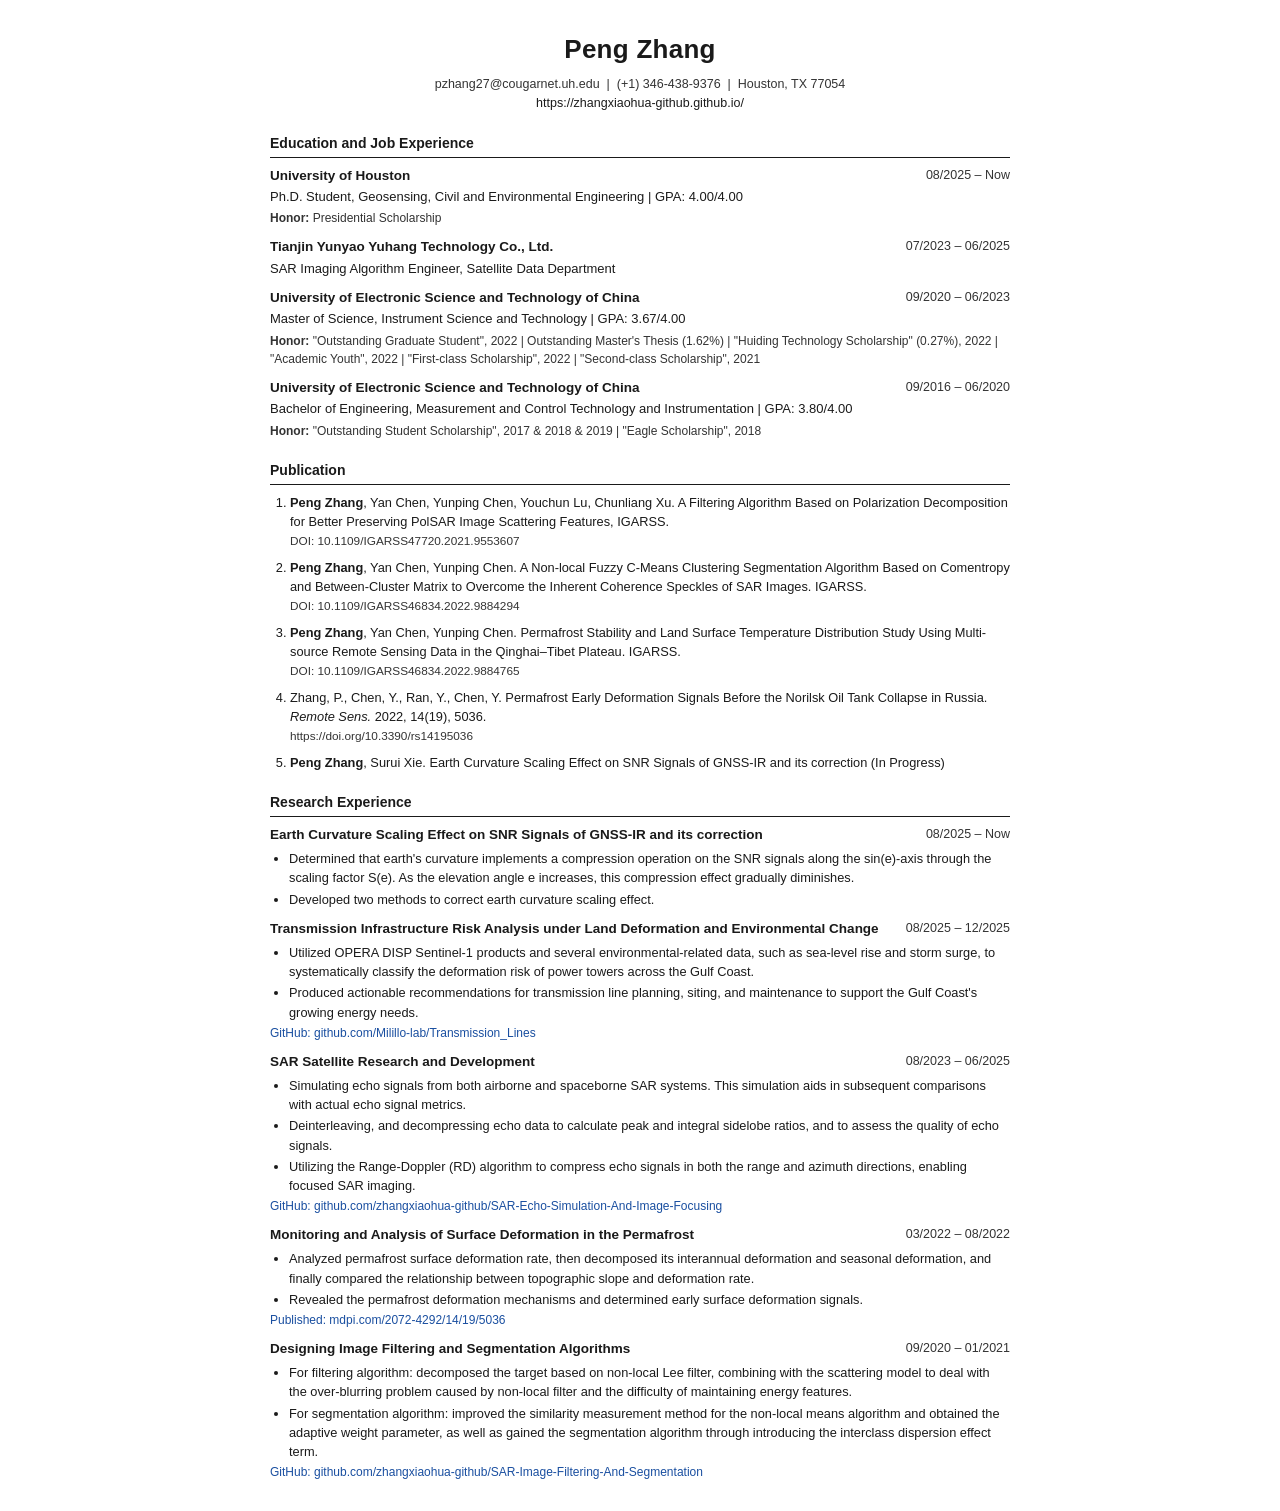
==== assets/pdf/Resume_Peng_Zhang.html @ ddb6455f "Replace Hugo site with new static academic homepage Youthful-but-scholarly redesign built as plain H" ====
<!DOCTYPE html>
<html lang="en">
<head>
<meta charset="UTF-8">
<title>Peng Zhang — Résumé</title>
<style>
  @page { size: Letter; margin: 0.55in 0.6in; }
  * { box-sizing: border-box; }
  body {
    font-family: "Calibri", "Segoe UI", Arial, sans-serif;
    max-width: 780px;
    margin: 30px auto;
    padding: 0 20px;
    color: #1a1a1a;
    font-size: 13.5px;
    line-height: 1.5;
  }
  h1.name {
    text-align: center;
    font-size: 26px;
    font-weight: 700;
    letter-spacing: 0.01em;
    margin: 0 0 6px;
  }
  .contact {
    text-align: center;
    font-size: 12.5px;
    margin-bottom: 16px;
    color: #333;
  }
  .contact a { color: #1a1a1a; text-decoration: none; }

  h2.section {
    font-size: 14px;
    font-weight: 700;
    text-transform: none;
    border-bottom: 1.4px solid #1a1a1a;
    padding-bottom: 3px;
    margin: 20px 0 8px;
  }

  .entry { margin-bottom: 10px; break-inside: avoid; }
  .entry-head {
    display: flex;
    justify-content: space-between;
    gap: 12px;
    font-weight: 700;
    font-size: 13.5px;
  }
  .entry-head .when { font-weight: 400; font-size: 12.5px; white-space: nowrap; color: #333; }
  .entry-sub { font-size: 13px; margin: 1px 0 3px; }
  .honor { font-size: 12px; color: #333; }
  .honor b { font-weight: 700; }

  ul.bullets { margin: 4px 0 2px; padding-left: 19px; }
  ul.bullets li { margin-bottom: 2px; font-size: 12.8px; }

  .link-line { font-size: 12px; color: #1a4fa0; margin-top: 1px; }
  .link-line a { color: inherit; }

  ol.pub-list { padding-left: 20px; margin: 6px 0; }
  ol.pub-list li { margin-bottom: 7px; font-size: 12.8px; }
  .doi { font-size: 11.8px; color: #333; }

  @media print {
    body { margin: 0; }
    a { color: inherit !important; text-decoration: none !important; }
  }
</style>
</head>
<body>

<h1 class="name">Peng Zhang</h1>
<div class="contact">
  pzhang27@cougarnet.uh.edu &nbsp;|&nbsp; (+1) 346-438-9376 &nbsp;|&nbsp; Houston, TX 77054<br>
  <a href="https://zhangxiaohua-github.github.io/">https://zhangxiaohua-github.github.io/</a>
</div>

<h2 class="section">Education and Job Experience</h2>

<div class="entry">
  <div class="entry-head"><span>University of Houston</span><span class="when">08/2025 – Now</span></div>
  <div class="entry-sub">Ph.D. Student, Geosensing, Civil and Environmental Engineering | GPA: 4.00/4.00</div>
  <div class="honor"><b>Honor:</b> Presidential Scholarship</div>
</div>

<div class="entry">
  <div class="entry-head"><span>Tianjin Yunyao Yuhang Technology Co., Ltd.</span><span class="when">07/2023 – 06/2025</span></div>
  <div class="entry-sub">SAR Imaging Algorithm Engineer, Satellite Data Department</div>
</div>

<div class="entry">
  <div class="entry-head"><span>University of Electronic Science and Technology of China</span><span class="when">09/2020 – 06/2023</span></div>
  <div class="entry-sub">Master of Science, Instrument Science and Technology | GPA: 3.67/4.00</div>
  <div class="honor"><b>Honor:</b> "Outstanding Graduate Student", 2022 | Outstanding Master's Thesis (1.62%) | "Huiding Technology Scholarship" (0.27%), 2022 | "Academic Youth", 2022 | "First-class Scholarship", 2022 | "Second-class Scholarship", 2021</div>
</div>

<div class="entry">
  <div class="entry-head"><span>University of Electronic Science and Technology of China</span><span class="when">09/2016 – 06/2020</span></div>
  <div class="entry-sub">Bachelor of Engineering, Measurement and Control Technology and Instrumentation | GPA: 3.80/4.00</div>
  <div class="honor"><b>Honor:</b> "Outstanding Student Scholarship", 2017 &amp; 2018 &amp; 2019 | "Eagle Scholarship", 2018</div>
</div>

<h2 class="section">Publication</h2>
<ol class="pub-list">
  <li><b>Peng Zhang</b>, Yan Chen, Yunping Chen, Youchun Lu, Chunliang Xu. A Filtering Algorithm Based on Polarization Decomposition for Better Preserving PolSAR Image Scattering Features, IGARSS.<br><span class="doi">DOI: 10.1109/IGARSS47720.2021.9553607</span></li>
  <li><b>Peng Zhang</b>, Yan Chen, Yunping Chen. A Non-local Fuzzy C-Means Clustering Segmentation Algorithm Based on Comentropy and Between-Cluster Matrix to Overcome the Inherent Coherence Speckles of SAR Images. IGARSS.<br><span class="doi">DOI: 10.1109/IGARSS46834.2022.9884294</span></li>
  <li><b>Peng Zhang</b>, Yan Chen, Yunping Chen. Permafrost Stability and Land Surface Temperature Distribution Study Using Multi-source Remote Sensing Data in the Qinghai–Tibet Plateau. IGARSS.<br><span class="doi">DOI: 10.1109/IGARSS46834.2022.9884765</span></li>
  <li>Zhang, P., Chen, Y., Ran, Y., Chen, Y. Permafrost Early Deformation Signals Before the Norilsk Oil Tank Collapse in Russia. <i>Remote Sens.</i> 2022, 14(19), 5036.<br><span class="doi">https://doi.org/10.3390/rs14195036</span></li>
  <li><b>Peng Zhang</b>, Surui Xie. Earth Curvature Scaling Effect on SNR Signals of GNSS-IR and its correction (In Progress)</li>
</ol>

<h2 class="section">Research Experience</h2>

<div class="entry">
  <div class="entry-head"><span>Earth Curvature Scaling Effect on SNR Signals of GNSS-IR and its correction</span><span class="when">08/2025 – Now</span></div>
  <ul class="bullets">
    <li>Determined that earth's curvature implements a compression operation on the SNR signals along the sin(e)-axis through the scaling factor S(e). As the elevation angle e increases, this compression effect gradually diminishes.</li>
    <li>Developed two methods to correct earth curvature scaling effect.</li>
  </ul>
</div>

<div class="entry">
  <div class="entry-head"><span>Transmission Infrastructure Risk Analysis under Land Deformation and Environmental Change</span><span class="when">08/2025 – 12/2025</span></div>
  <ul class="bullets">
    <li>Utilized OPERA DISP Sentinel-1 products and several environmental-related data, such as sea-level rise and storm surge, to systematically classify the deformation risk of power towers across the Gulf Coast.</li>
    <li>Produced actionable recommendations for transmission line planning, siting, and maintenance to support the Gulf Coast's growing energy needs.</li>
  </ul>
  <div class="link-line">GitHub: github.com/Milillo-lab/Transmission_Lines</div>
</div>

<div class="entry">
  <div class="entry-head"><span>SAR Satellite Research and Development</span><span class="when">08/2023 – 06/2025</span></div>
  <ul class="bullets">
    <li>Simulating echo signals from both airborne and spaceborne SAR systems. This simulation aids in subsequent comparisons with actual echo signal metrics.</li>
    <li>Deinterleaving, and decompressing echo data to calculate peak and integral sidelobe ratios, and to assess the quality of echo signals.</li>
    <li>Utilizing the Range-Doppler (RD) algorithm to compress echo signals in both the range and azimuth directions, enabling focused SAR imaging.</li>
  </ul>
  <div class="link-line">GitHub: github.com/zhangxiaohua-github/SAR-Echo-Simulation-And-Image-Focusing</div>
</div>

<div class="entry">
  <div class="entry-head"><span>Monitoring and Analysis of Surface Deformation in the Permafrost</span><span class="when">03/2022 – 08/2022</span></div>
  <ul class="bullets">
    <li>Analyzed permafrost surface deformation rate, then decomposed its interannual deformation and seasonal deformation, and finally compared the relationship between topographic slope and deformation rate.</li>
    <li>Revealed the permafrost deformation mechanisms and determined early surface deformation signals.</li>
  </ul>
  <div class="link-line">Published: mdpi.com/2072-4292/14/19/5036</div>
</div>

<div class="entry">
  <div class="entry-head"><span>Designing Image Filtering and Segmentation Algorithms</span><span class="when">09/2020 – 01/2021</span></div>
  <ul class="bullets">
    <li>For filtering algorithm: decomposed the target based on non-local Lee filter, combining with the scattering model to deal with the over-blurring problem caused by non-local filter and the difficulty of maintaining energy features.</li>
    <li>For segmentation algorithm: improved the similarity measurement method for the non-local means algorithm and obtained the adaptive weight parameter, as well as gained the segmentation algorithm through introducing the interclass dispersion effect term.</li>
  </ul>
  <div class="link-line">GitHub: github.com/zhangxiaohua-github/SAR-Image-Filtering-And-Segmentation</div>
</div>

</body>
</html>
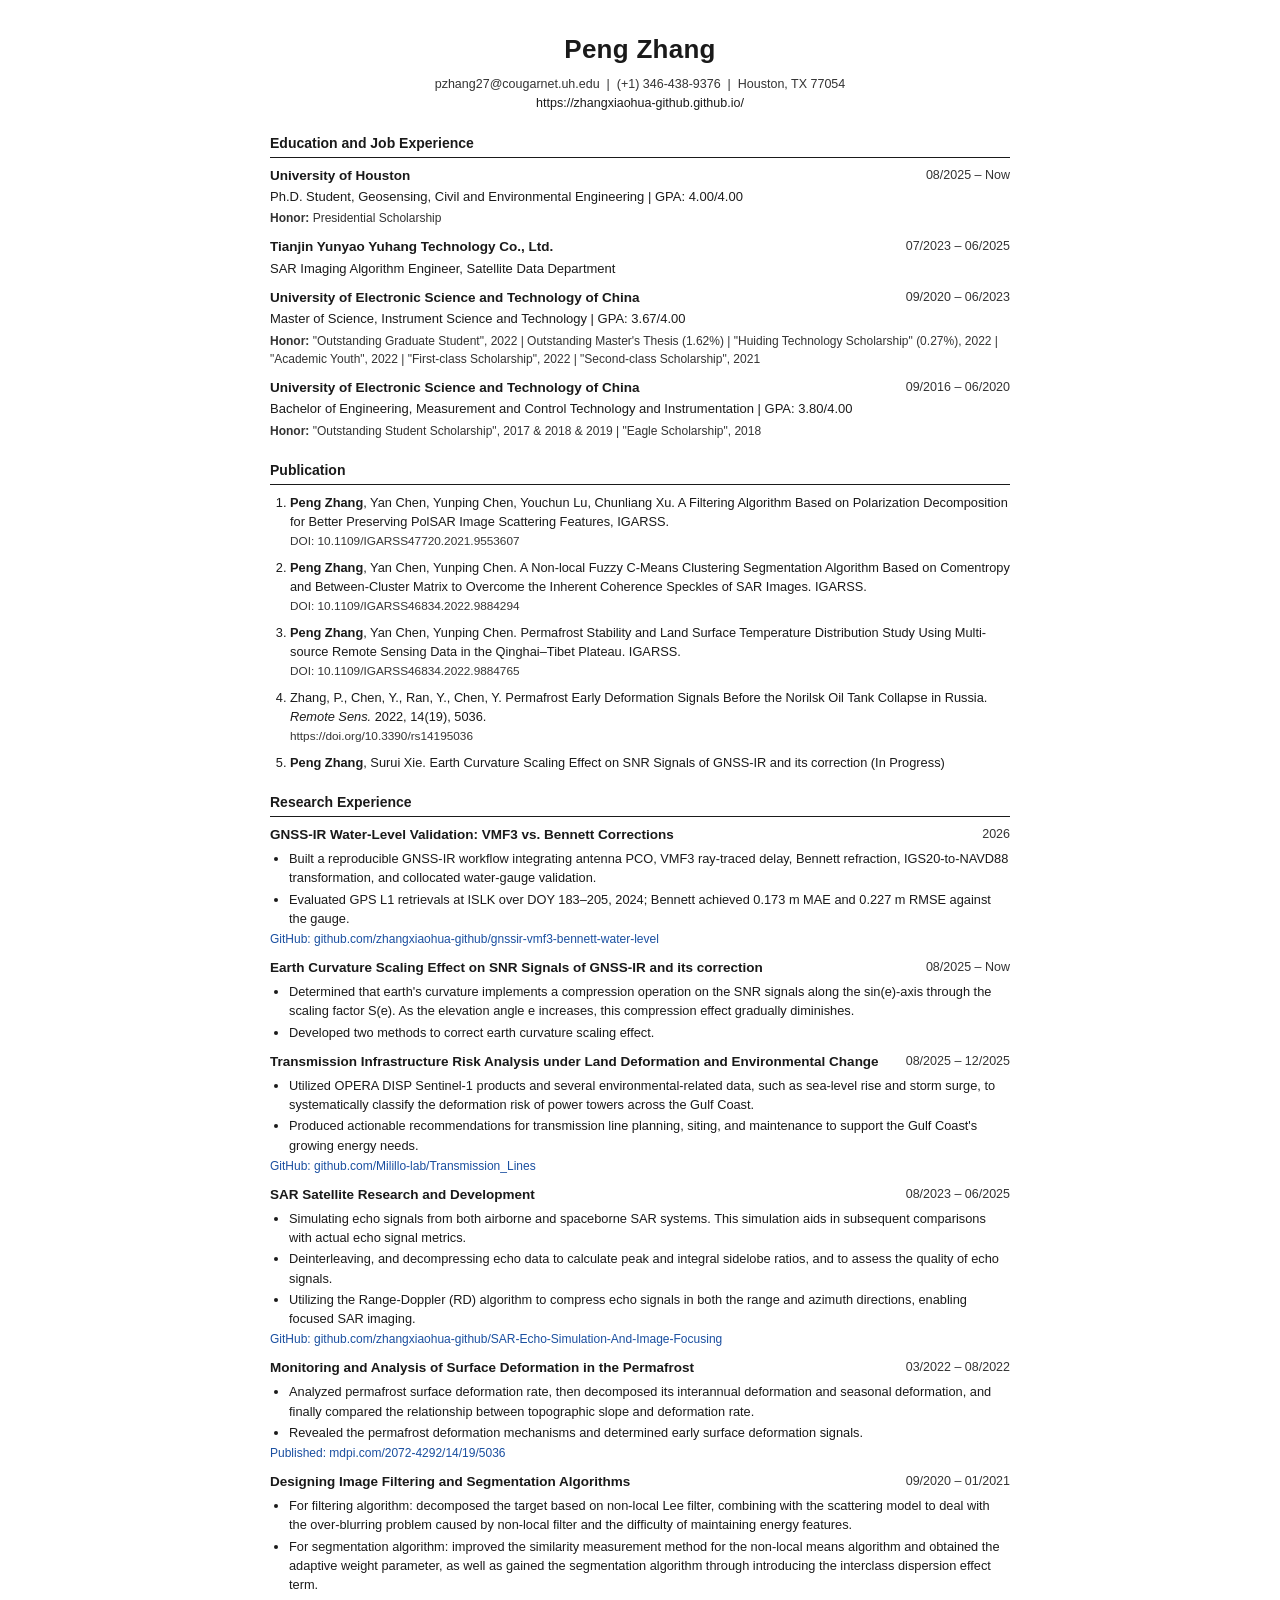
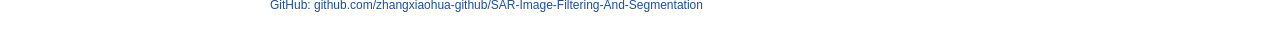
==== commit a2b35abf: "Add GNSS-IR VMF3 and Bennett project" ====
--- a/assets/pdf/Resume_Peng_Zhang.html
+++ b/assets/pdf/Resume_Peng_Zhang.html
@@ -113,6 +113,15 @@
 <h2 class="section">Research Experience</h2>
 
 <div class="entry">
+  <div class="entry-head"><span>GNSS-IR Water-Level Validation: VMF3 vs. Bennett Corrections</span><span class="when">2026</span></div>
+  <ul class="bullets">
+    <li>Built a reproducible GNSS-IR workflow integrating antenna PCO, VMF3 ray-traced delay, Bennett refraction, IGS20-to-NAVD88 transformation, and collocated water-gauge validation.</li>
+    <li>Evaluated GPS L1 retrievals at ISLK over DOY 183–205, 2024; Bennett achieved 0.173 m MAE and 0.227 m RMSE against the gauge.</li>
+  </ul>
+  <div class="link-line">GitHub: github.com/zhangxiaohua-github/gnssir-vmf3-bennett-water-level</div>
+</div>
+
+<div class="entry">
   <div class="entry-head"><span>Earth Curvature Scaling Effect on SNR Signals of GNSS-IR and its correction</span><span class="when">08/2025 – Now</span></div>
   <ul class="bullets">
     <li>Determined that earth's curvature implements a compression operation on the SNR signals along the sin(e)-axis through the scaling factor S(e). As the elevation angle e increases, this compression effect gradually diminishes.</li>
